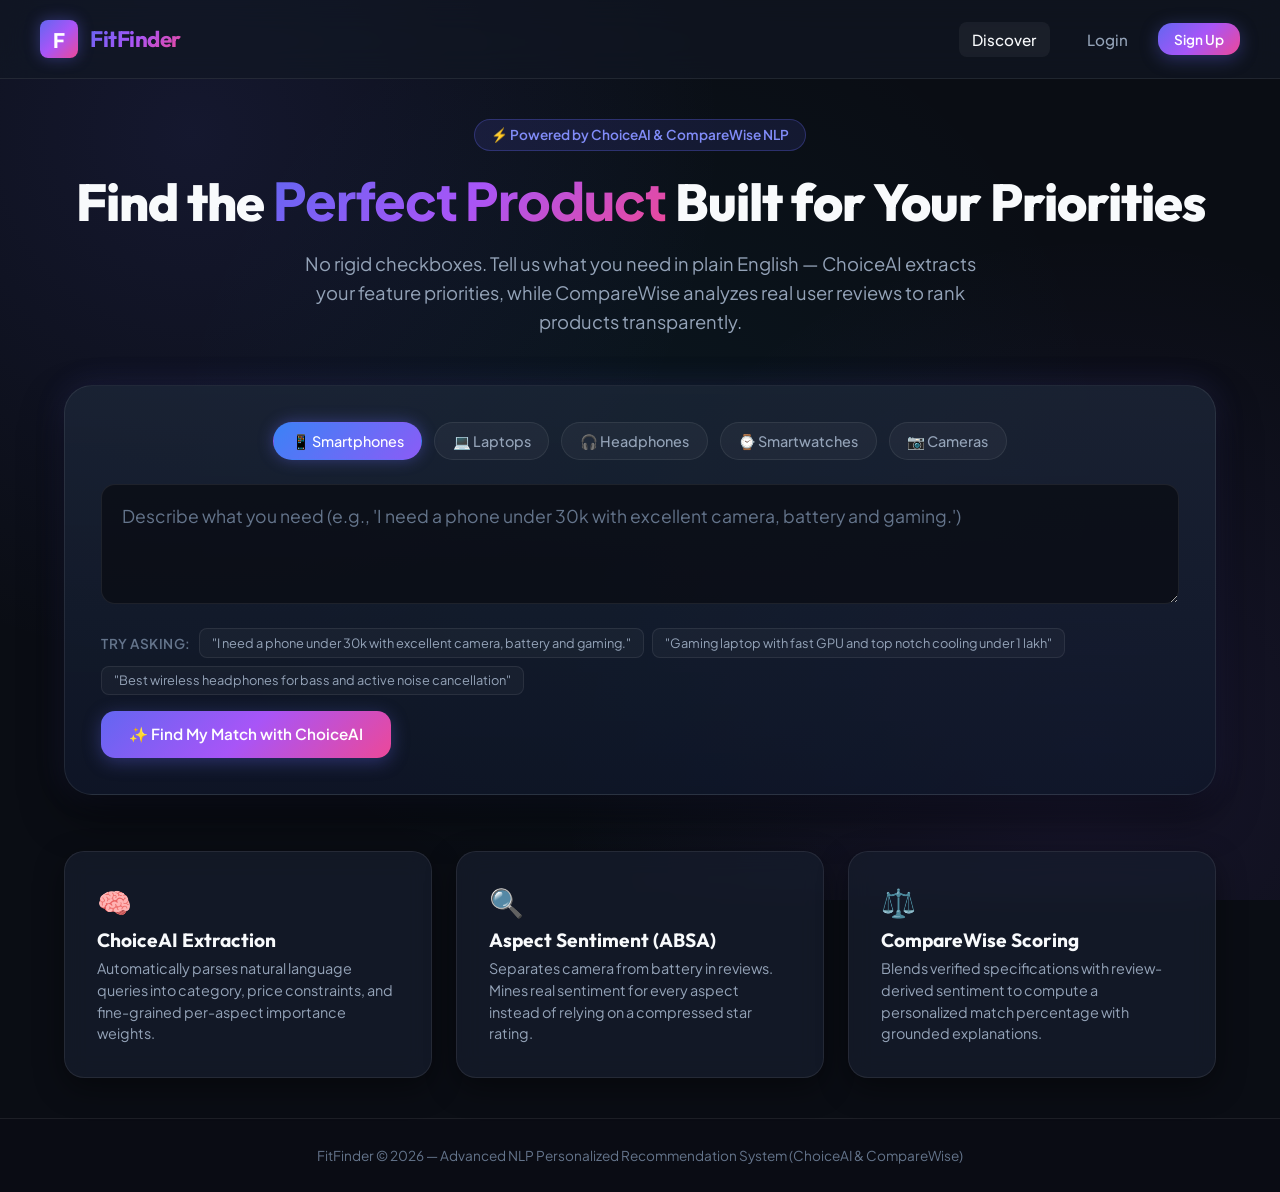
==== Frontend/index.html @ 033a8421 "Add Backend and Frontend modules with ChoiceAI and CompareWise engines" ====
<!DOCTYPE html>
<html lang="en">
<head>
    <meta charset="UTF-8">
    <meta name="viewport" content="width=device-width, initial-scale=1.0">
    <title>FitFinder — Personalized Product Discovery & Recommendation using NLP</title>
    <meta name="description" content="AI-driven product discovery engine that understands natural language queries, analyzes review sentiment per aspect, and delivers personalized recommendations.">
    <link rel="stylesheet" href="style.css">
</head>
<body>

    <!-- Navigation -->
    <nav class="navbar">
        <a href="index.html" class="nav-brand">
            <div class="brand-icon">F</div>
            <span class="brand-name">FitFinder</span>
        </a>
        <div class="nav-links">
            <a href="index.html" class="nav-link active">Discover</a>
            <div id="auth-nav-container" style="display: flex; align-items: center; gap: 1rem;">
                <a href="login.html" class="nav-link">Login</a>
                <a href="register.html" class="btn btn-primary" style="padding: 0.45rem 1rem; font-size: 0.85rem;">Sign Up</a>
            </div>
        </div>
    </nav>

    <!-- Main Container -->
    <main class="container">
        <!-- Hero Section -->
        <section class="hero-section">
            <div class="hero-badge">⚡ Powered by ChoiceAI & CompareWise NLP</div>
            <h1 class="hero-title">Find the <span>Perfect Product</span> Built for Your Priorities</h1>
            <p class="hero-subtitle">
                No rigid checkboxes. Tell us what you need in plain English — ChoiceAI extracts your feature priorities, while CompareWise analyzes real user reviews to rank products transparently.
            </p>
        </section>

        <!-- ChoiceAI Query Input Area -->
        <section class="query-box-container">
            <!-- Category Chips -->
            <div class="category-chips">
                <button type="button" class="chip-btn active" data-category="Smartphone">📱 Smartphones</button>
                <button type="button" class="chip-btn" data-category="Laptop">💻 Laptops</button>
                <button type="button" class="chip-btn" data-category="Headphones">🎧 Headphones</button>
                <button type="button" class="chip-btn" data-category="Smartwatch">⌚ Smartwatches</button>
                <button type="button" class="chip-btn" data-category="Camera">📷 Cameras</button>
            </div>

            <!-- Input Box -->
            <div class="query-input-wrapper">
                <textarea id="query-input" class="query-textarea" placeholder="Describe what you need (e.g., 'I need a phone under 30k with excellent camera, battery and gaming.')"></textarea>
            </div>

            <!-- Action & Sample Pill Row -->
            <div class="query-action-row">
                <div class="sample-queries">
                    <span class="sample-label">Try asking:</span>
                    <button type="button" class="sample-pill" data-cat="Smartphone">"I need a phone under 30k with excellent camera, battery and gaming."</button>
                    <button type="button" class="sample-pill" data-cat="Laptop">"Gaming laptop with fast GPU and top notch cooling under 1 lakh"</button>
                    <button type="button" class="sample-pill" data-cat="Headphones">"Best wireless headphones for bass and active noise cancellation"</button>
                </div>
                <button type="button" id="btn-submit-query" onclick="submitChoiceAIQuery(event)" class="btn btn-primary" style="padding: 0.85rem 1.75rem;">
                    ✨ Find My Match with ChoiceAI
                </button>
            </div>
        </section>

        <!-- Live Instant Results Section (Permanent & Stable Inline Display) -->
        <section id="results-section" style="display: none; margin-top: 3rem;">
            <div style="display: flex; justify-content: space-between; align-items: flex-end; flex-wrap: wrap; gap: 1rem; margin-bottom: 1.5rem;">
                <div>
                    <div style="display: flex; gap: 0.5rem; margin-bottom: 0.5rem;">
                        <span id="results-category-tag" class="chip-btn active" style="padding: 0.25rem 0.75rem; font-size: 0.8rem; cursor: default;"></span>
                        <span id="results-budget-tag" class="chip-btn" style="padding: 0.25rem 0.75rem; font-size: 0.8rem; cursor: default;"></span>
                    </div>
                    <h2 style="font-family: var(--font-heading); font-size: 2rem; font-weight: 800;">
                        Matching Recommendations
                    </h2>
                    <p id="results-query-display" style="color: var(--text-muted); font-size: 0.95rem; font-style: italic; margin-top: 0.25rem;"></p>
                </div>
                <div style="display: flex; gap: 0.75rem;">
                    <button type="button" onclick="openPreferenceConfirmationModal()" class="btn btn-secondary" style="padding: 0.65rem 1.25rem; font-size: 0.9rem;">
                        ⚙️ Fine-Tune Weights
                    </button>
                    <button type="button" id="btn-results-compare" onclick="proceedToCompareFromHome()" class="btn btn-emerald" style="padding: 0.65rem 1.25rem; font-size: 0.9rem;">
                        ⚖️ Compare with CompareWise (<span id="results-selected-count">0</span>)
                    </button>
                </div>
            </div>

            <!-- Extracted Weights Breakdown Bar -->
            <div id="results-weights-bar" style="background: rgba(255, 255, 255, 0.03); border: 1px solid var(--border-color); border-radius: var(--radius-md); padding: 1rem 1.25rem; margin-bottom: 1.75rem; display: flex; flex-wrap: wrap; gap: 0.75rem; align-items: center;">
                <span style="font-size: 0.85rem; font-weight: 700; color: var(--accent-cyan); text-transform: uppercase;">Extracted Priorities:</span>
                <div id="results-weights-tags" style="display: flex; flex-wrap: wrap; gap: 0.5rem;"></div>
            </div>

            <!-- Product Cards Grid -->
            <div id="results-product-grid" class="product-grid">
                <!-- Dynamically populated product cards -->
            </div>
        </section>

        <!-- Feature Highlights -->
        <section style="display: grid; grid-template-columns: repeat(auto-fit, minmax(280px, 1fr)); gap: 1.5rem; margin-top: 3.5rem;">
            <div class="glass-card">
                <div style="font-size: 1.75rem; margin-bottom: 0.5rem;">🧠</div>
                <h3 style="font-family: var(--font-heading); font-size: 1.2rem; margin-bottom: 0.4rem;">ChoiceAI Extraction</h3>
                <p style="color: var(--text-muted); font-size: 0.9rem; line-height: 1.5;">
                    Automatically parses natural language queries into category, price constraints, and fine-grained per-aspect importance weights.
                </p>
            </div>
            <div class="glass-card">
                <div style="font-size: 1.75rem; margin-bottom: 0.5rem;">🔍</div>
                <h3 style="font-family: var(--font-heading); font-size: 1.2rem; margin-bottom: 0.4rem;">Aspect Sentiment (ABSA)</h3>
                <p style="color: var(--text-muted); font-size: 0.9rem; line-height: 1.5;">
                    Separates camera from battery in reviews. Mines real sentiment for every aspect instead of relying on a compressed star rating.
                </p>
            </div>
            <div class="glass-card">
                <div style="font-size: 1.75rem; margin-bottom: 0.5rem;">⚖️</div>
                <h3 style="font-family: var(--font-heading); font-size: 1.2rem; margin-bottom: 0.4rem;">CompareWise Scoring</h3>
                <p style="color: var(--text-muted); font-size: 0.9rem; line-height: 1.5;">
                    Blends verified specifications with review-derived sentiment to compute a personalized match percentage with grounded explanations.
                </p>
            </div>
        </section>
    </main>

    <!-- Modal: ChoiceAI Extracted Preferences Confirmation -->
    <div id="pref-modal" class="modal-overlay">
        <div class="modal-content">
            <div class="modal-header">
                <div>
                    <div style="font-size: 0.8rem; color: var(--accent-cyan); font-weight: 700; text-transform: uppercase;">ChoiceAI Analysis Complete</div>
                    <h2 class="modal-title">Confirm Your Feature Priorities</h2>
                </div>
                <button class="modal-close" onclick="closePreferenceModal()">&times;</button>
            </div>

            <div style="background: rgba(255, 255, 255, 0.03); border: 1px solid var(--border-color); border-radius: var(--radius-md); padding: 1rem; margin-bottom: 1.25rem;">
                <div style="font-size: 0.85rem; color: var(--text-muted);">Query: <span id="modal-query-text" style="color: #fff; font-weight: 600;"></span></div>
                <div style="display: flex; gap: 1.5rem; margin-top: 0.5rem; font-size: 0.85rem;">
                    <div>Category: <span id="modal-category" style="color: var(--accent-primary); font-weight: 700;"></span></div>
                    <div>Budget: <span id="modal-budget" style="color: #34d399; font-weight: 700;"></span></div>
                </div>
            </div>

            <p style="font-size: 0.9rem; color: var(--text-muted);">
                ChoiceAI calculated the following importance weights based on your query. You can fine-tune any slider before shortlisting:
            </p>

            <div id="modal-weights-container" class="weight-sliders-container">
                <!-- Dynamically populated sliders -->
            </div>

            <div style="display: flex; justify-content: flex-end; gap: 1rem; margin-top: 1.5rem;">
                <button type="button" onclick="closePreferenceModal()" class="btn btn-secondary">Cancel</button>
                <button type="button" id="btn-modal-confirm" onclick="normalizeAndConfirmWeights()" class="btn btn-emerald">
                    ✓ Confirm & View Shortlisted Products
                </button>
            </div>
        </div>
    </div>

    <!-- Footer -->
    <footer class="footer">
        FitFinder &copy; 2026 — Advanced NLP Personalized Recommendation System (ChoiceAI & CompareWise)
    </footer>

    <script src="script.js"></script>
</body>
</html>
---- Frontend/style.css ----
@import url('https://fonts.googleapis.com/css2?family=Outfit:wght@300;400;500;600;700;800&family=Plus+Jakarta+Sans:wght@400;500;600;700&display=swap');

:root {
  --bg-primary: #0a0d14;
  --bg-secondary: #121824;
  --bg-card: rgba(22, 29, 44, 0.75);
  --bg-card-hover: rgba(30, 40, 60, 0.85);
  --bg-glass: rgba(18, 24, 36, 0.65);
  
  --border-color: rgba(255, 255, 255, 0.08);
  --border-glow: rgba(99, 102, 241, 0.35);
  
  --accent-primary: #6366f1;
  --accent-secondary: #8b5cf6;
  --accent-cyan: #06b6d4;
  --accent-emerald: #10b981;
  --accent-amber: #f59e0b;
  --accent-rose: #f43f5e;
  
  --gradient-primary: linear-gradient(135deg, #6366f1 0%, #a855f7 50%, #ec4899 100%);
  --gradient-accent: linear-gradient(135deg, #3b82f6 0%, #8b5cf6 100%);
  --gradient-emerald: linear-gradient(135deg, #10b981 0%, #059669 100%);
  --gradient-card: linear-gradient(180deg, rgba(255, 255, 255, 0.05) 0%, rgba(255, 255, 255, 0.01) 100%);

  --text-main: #f8fafc;
  --text-muted: #94a3b8;
  --text-dim: #64748b;

  --font-heading: 'Outfit', sans-serif;
  --font-body: 'Plus Jakarta Sans', sans-serif;

  --radius-sm: 8px;
  --radius-md: 14px;
  --radius-lg: 20px;
  --radius-xl: 28px;
  
  --shadow-sm: 0 4px 12px rgba(0, 0, 0, 0.25);
  --shadow-md: 0 10px 30px rgba(0, 0, 0, 0.4);
  --shadow-glow: 0 0 25px rgba(99, 102, 241, 0.25);
}

* {
  box-sizing: border-box;
  margin: 0;
  padding: 0;
  font-family: var(--font-body);
}

body {
  background-color: var(--bg-primary);
  color: var(--text-main);
  min-height: 100vh;
  display: flex;
  flex-direction: column;
  overflow-x: hidden;
  background-image: 
    radial-gradient(circle at 15% 15%, rgba(99, 102, 241, 0.12) 0%, transparent 40%),
    radial-gradient(circle at 85% 85%, rgba(139, 92, 246, 0.1) 0%, transparent 40%),
    radial-gradient(circle at 50% 50%, rgba(6, 182, 212, 0.05) 0%, transparent 60%);
  background-attachment: fixed;
}

/* Navbar */
.navbar {
  display: flex;
  justify-content: space-between;
  align-items: center;
  padding: 1.25rem 2.5rem;
  background: var(--bg-glass);
  backdrop-filter: blur(16px);
  -webkit-backdrop-filter: blur(16px);
  border-bottom: 1px solid var(--border-color);
  position: sticky;
  top: 0;
  z-index: 100;
}

.nav-brand {
  display: flex;
  align-items: center;
  gap: 0.75rem;
  text-decoration: none;
}

.brand-icon {
  width: 38px;
  height: 38px;
  background: var(--gradient-primary);
  border-radius: var(--radius-sm);
  display: flex;
  align-items: center;
  justify-content: center;
  font-weight: 800;
  font-size: 1.25rem;
  color: #fff;
  box-shadow: 0 0 15px rgba(99, 102, 241, 0.4);
}

.brand-name {
  font-family: var(--font-heading);
  font-size: 1.4rem;
  font-weight: 700;
  background: var(--gradient-primary);
  -webkit-background-clip: text;
  -webkit-text-fill-color: transparent;
  letter-spacing: -0.5px;
}

.nav-links {
  display: flex;
  align-items: center;
  gap: 1.5rem;
}

.nav-link {
  color: var(--text-muted);
  text-decoration: none;
  font-weight: 500;
  font-size: 0.95rem;
  transition: all 0.2s ease;
  padding: 0.5rem 0.85rem;
  border-radius: var(--radius-sm);
}

.nav-link:hover, .nav-link.active {
  color: var(--text-main);
  background: rgba(255, 255, 255, 0.05);
}

.user-badge {
  display: flex;
  align-items: center;
  gap: 0.5rem;
  padding: 0.4rem 0.9rem;
  background: rgba(99, 102, 241, 0.15);
  border: 1px solid rgba(99, 102, 241, 0.3);
  border-radius: 9999px;
  font-size: 0.85rem;
  font-weight: 600;
  color: #a5b4fc;
}

/* Layout Containers */
.container {
  max-width: 1200px;
  margin: 0 auto;
  padding: 2.5rem 1.5rem;
  flex: 1;
}

.hero-section {
  text-align: center;
  margin-bottom: 3rem;
}

.hero-badge {
  display: inline-flex;
  align-items: center;
  gap: 0.5rem;
  padding: 0.4rem 1rem;
  background: rgba(99, 102, 241, 0.12);
  border: 1px solid rgba(99, 102, 241, 0.3);
  border-radius: 9999px;
  color: #818cf8;
  font-size: 0.85rem;
  font-weight: 600;
  margin-bottom: 1.25rem;
}

.hero-title {
  font-family: var(--font-heading);
  font-size: 3.25rem;
  font-weight: 800;
  line-height: 1.15;
  margin-bottom: 1rem;
  letter-spacing: -1px;
}

.hero-title span {
  background: var(--gradient-primary);
  -webkit-background-clip: text;
  -webkit-text-fill-color: transparent;
}

.hero-subtitle {
  color: var(--text-muted);
  font-size: 1.15rem;
  max-width: 680px;
  margin: 0 auto;
  line-height: 1.6;
}

/* Cards & Glass Containers */
.glass-card {
  background: var(--bg-card);
  backdrop-filter: blur(12px);
  -webkit-backdrop-filter: blur(12px);
  border: 1px solid var(--border-color);
  border-radius: var(--radius-lg);
  padding: 2rem;
  box-shadow: var(--shadow-md);
  position: relative;
  overflow: hidden;
  transition: transform 0.25s ease, border-color 0.25s ease, box-shadow 0.25s ease;
}

.glass-card:hover {
  border-color: rgba(255, 255, 255, 0.15);
}

.glow-border {
  border-color: var(--border-glow);
  box-shadow: var(--shadow-glow);
}

/* Query Box & Form */
.query-box-container {
  background: linear-gradient(180deg, rgba(30, 41, 59, 0.7) 0%, rgba(15, 23, 42, 0.8) 100%);
  border: 1px solid var(--border-color);
  border-radius: var(--radius-xl);
  padding: 2.25rem;
  box-shadow: 0 20px 40px rgba(0, 0, 0, 0.5), 0 0 30px rgba(99, 102, 241, 0.15);
  margin-bottom: 2rem;
}

.category-chips {
  display: flex;
  gap: 0.75rem;
  flex-wrap: wrap;
  margin-bottom: 1.5rem;
  justify-content: center;
}

.chip-btn {
  padding: 0.55rem 1.1rem;
  border-radius: 9999px;
  background: rgba(255, 255, 255, 0.04);
  border: 1px solid var(--border-color);
  color: var(--text-muted);
  font-size: 0.9rem;
  font-weight: 500;
  cursor: pointer;
  transition: all 0.2s ease;
  display: flex;
  align-items: center;
  gap: 0.4rem;
}

.chip-btn:hover {
  background: rgba(255, 255, 255, 0.08);
  color: var(--text-main);
  border-color: rgba(255, 255, 255, 0.2);
}

.chip-btn.active {
  background: var(--gradient-accent);
  color: #fff;
  border-color: transparent;
  box-shadow: 0 0 15px rgba(99, 102, 241, 0.4);
}

.query-input-wrapper {
  position: relative;
  margin-bottom: 1.25rem;
}

.query-textarea {
  width: 100%;
  min-height: 120px;
  background: rgba(10, 13, 20, 0.8);
  border: 1.5px solid var(--border-color);
  border-radius: var(--radius-md);
  padding: 1.25rem;
  font-size: 1.1rem;
  color: var(--text-main);
  resize: vertical;
  outline: none;
  transition: border-color 0.2s ease, box-shadow 0.2s ease;
}

.query-textarea:focus {
  border-color: var(--accent-primary);
  box-shadow: 0 0 20px rgba(99, 102, 241, 0.25);
}

.query-textarea::placeholder {
  color: var(--text-dim);
}

.query-action-row {
  display: flex;
  justify-content: space-between;
  align-items: center;
  flex-wrap: wrap;
  gap: 1rem;
}

.sample-queries {
  display: flex;
  align-items: center;
  gap: 0.5rem;
  flex-wrap: wrap;
}

.sample-label {
  font-size: 0.85rem;
  color: var(--text-dim);
  font-weight: 600;
  text-transform: uppercase;
  letter-spacing: 0.5px;
}

.sample-pill {
  padding: 0.35rem 0.75rem;
  background: rgba(255, 255, 255, 0.03);
  border: 1px solid var(--border-color);
  border-radius: var(--radius-sm);
  font-size: 0.8rem;
  color: var(--text-muted);
  cursor: pointer;
  transition: all 0.2s;
}

.sample-pill:hover {
  background: rgba(99, 102, 241, 0.1);
  color: #a5b4fc;
  border-color: rgba(99, 102, 241, 0.3);
}

/* Buttons */
.btn {
  display: inline-flex;
  align-items: center;
  justify-content: center;
  gap: 0.5rem;
  padding: 0.75rem 1.5rem;
  border-radius: var(--radius-md);
  font-size: 0.95rem;
  font-weight: 600;
  cursor: pointer;
  border: none;
  transition: all 0.25s ease;
  text-decoration: none;
}

.btn-primary {
  background: var(--gradient-primary);
  color: #fff;
  box-shadow: 0 4px 18px rgba(99, 102, 241, 0.35);
}

.btn-primary:hover {
  transform: translateY(-2px);
  box-shadow: 0 6px 24px rgba(99, 102, 241, 0.5);
}

.btn-secondary {
  background: rgba(255, 255, 255, 0.06);
  border: 1px solid var(--border-color);
  color: var(--text-main);
}

.btn-secondary:hover {
  background: rgba(255, 255, 255, 0.1);
  border-color: rgba(255, 255, 255, 0.2);
}

.btn-emerald {
  background: var(--gradient-emerald);
  color: #fff;
  box-shadow: 0 4px 15px rgba(16, 185, 129, 0.3);
}

.btn-emerald:hover {
  transform: translateY(-2px);
  box-shadow: 0 6px 20px rgba(16, 185, 129, 0.45);
}

/* Modal / Extracted Preferences */
.modal-overlay {
  position: fixed;
  top: 0;
  left: 0;
  width: 100%;
  height: 100%;
  background: rgba(5, 8, 15, 0.85);
  backdrop-filter: blur(8px);
  display: flex;
  align-items: center;
  justify-content: center;
  z-index: 200;
  opacity: 0;
  pointer-events: none;
  transition: opacity 0.3s ease;
}

.modal-overlay.active {
  opacity: 1;
  pointer-events: auto;
}

.modal-content {
  background: #111827;
  border: 1px solid rgba(255, 255, 255, 0.12);
  border-radius: var(--radius-xl);
  padding: 2.25rem;
  max-width: 650px;
  width: 90%;
  max-height: 90vh;
  overflow-y: auto;
  box-shadow: 0 25px 60px rgba(0, 0, 0, 0.6);
  transform: scale(0.95);
  transition: transform 0.3s cubic-bezier(0.34, 1.56, 0.64, 1);
}

.modal-overlay.active .modal-content {
  transform: scale(1);
}

.modal-header {
  display: flex;
  justify-content: space-between;
  align-items: flex-start;
  margin-bottom: 1.5rem;
}

.modal-title {
  font-family: var(--font-heading);
  font-size: 1.5rem;
  font-weight: 700;
}

.modal-close {
  background: transparent;
  border: none;
  color: var(--text-muted);
  font-size: 1.5rem;
  cursor: pointer;
  line-height: 1;
}

/* Weight Sliders */
.weight-sliders-container {
  display: flex;
  flex-direction: column;
  gap: 1.25rem;
  margin: 1.5rem 0;
}

.weight-row {
  display: flex;
  flex-direction: column;
  gap: 0.4rem;
}

.weight-label-row {
  display: flex;
  justify-content: space-between;
  align-items: center;
  font-size: 0.9rem;
  font-weight: 600;
}

.weight-val-badge {
  background: rgba(99, 102, 241, 0.2);
  color: #a5b4fc;
  padding: 0.15rem 0.5rem;
  border-radius: var(--radius-sm);
  font-size: 0.8rem;
  font-weight: 700;
}

input[type=range] {
  width: 100%;
  height: 6px;
  background: rgba(255, 255, 255, 0.1);
  border-radius: 9999px;
  outline: none;
  -webkit-appearance: none;
}

input[type=range]::-webkit-slider-thumb {
  -webkit-appearance: none;
  width: 18px;
  height: 18px;
  border-radius: 50%;
  background: var(--accent-primary);
  cursor: pointer;
  box-shadow: 0 0 10px rgba(99, 102, 241, 0.6);
  transition: transform 0.1s;
}

input[type=range]::-webkit-slider-thumb:hover {
  transform: scale(1.2);
}

/* Product Cards Grid */
.product-grid {
  display: grid;
  grid-template-columns: repeat(auto-fill, minmax(320px, 1fr));
  gap: 1.75rem;
  margin-top: 1.5rem;
}

.product-card {
  background: var(--bg-card);
  border: 1px solid var(--border-color);
  border-radius: var(--radius-lg);
  overflow: hidden;
  display: flex;
  flex-direction: column;
  transition: all 0.25s ease;
}

.product-card:hover {
  transform: translateY(-4px);
  border-color: rgba(99, 102, 241, 0.4);
  box-shadow: var(--shadow-md);
}

.product-card.selected {
  border-color: var(--accent-primary);
  box-shadow: 0 0 20px rgba(99, 102, 241, 0.3);
}

.product-img-wrapper {
  height: 180px;
  width: 100%;
  position: relative;
  background: #0f141f;
  overflow: hidden;
}

.product-img {
  width: 100%;
  height: 100%;
  object-fit: cover;
  transition: transform 0.3s ease;
}

.product-card:hover .product-img {
  transform: scale(1.05);
}

.match-badge {
  position: absolute;
  top: 12px;
  right: 12px;
  padding: 0.35rem 0.75rem;
  border-radius: 9999px;
  font-size: 0.85rem;
  font-weight: 700;
  backdrop-filter: blur(8px);
  background: rgba(16, 185, 129, 0.85);
  color: #fff;
  box-shadow: 0 4px 10px rgba(0, 0, 0, 0.3);
}

.product-body {
  padding: 1.25rem;
  display: flex;
  flex-direction: column;
  flex: 1;
  gap: 0.75rem;
}

.product-brand {
  font-size: 0.75rem;
  text-transform: uppercase;
  letter-spacing: 0.8px;
  color: var(--accent-cyan);
  font-weight: 700;
}

.product-name {
  font-family: var(--font-heading);
  font-size: 1.2rem;
  font-weight: 700;
}

.product-price {
  font-size: 1.25rem;
  font-weight: 800;
  color: #fff;
}

.aspect-tags {
  display: flex;
  flex-wrap: wrap;
  gap: 0.4rem;
  margin-top: auto;
}

.aspect-tag {
  padding: 0.25rem 0.5rem;
  border-radius: var(--radius-sm);
  background: rgba(255, 255, 255, 0.05);
  font-size: 0.75rem;
  color: var(--text-muted);
}

/* CompareWise Top Recommendation Banner */
.recommendation-banner {
  background: linear-gradient(135deg, rgba(99, 102, 241, 0.18) 0%, rgba(139, 92, 246, 0.12) 50%, rgba(16, 185, 129, 0.1) 100%);
  border: 1.5px solid rgba(99, 102, 241, 0.4);
  border-radius: var(--radius-xl);
  padding: 2.5rem;
  margin-bottom: 3rem;
  box-shadow: 0 20px 50px rgba(0, 0, 0, 0.4), 0 0 40px rgba(99, 102, 241, 0.15);
  position: relative;
}

.rec-header {
  display: flex;
  justify-content: space-between;
  align-items: center;
  flex-wrap: wrap;
  gap: 1.5rem;
  margin-bottom: 2rem;
}

.rec-badge {
  display: inline-flex;
  align-items: center;
  gap: 0.5rem;
  padding: 0.4rem 1rem;
  background: var(--gradient-primary);
  border-radius: 9999px;
  font-size: 0.85rem;
  font-weight: 700;
  color: #fff;
  box-shadow: 0 0 15px rgba(99, 102, 241, 0.5);
}

.rec-score-circle {
  display: flex;
  flex-direction: column;
  align-items: center;
  justify-content: center;
  width: 100px;
  height: 100px;
  border-radius: 50%;
  background: rgba(16, 185, 129, 0.15);
  border: 2px solid var(--accent-emerald);
  box-shadow: 0 0 25px rgba(16, 185, 129, 0.35);
}

.rec-score-num {
  font-family: var(--font-heading);
  font-size: 1.75rem;
  font-weight: 800;
  color: #34d399;
}

.rec-score-lbl {
  font-size: 0.65rem;
  text-transform: uppercase;
  letter-spacing: 0.5px;
  color: var(--text-muted);
}

.rec-content-grid {
  display: grid;
  grid-template-columns: 1fr 1fr;
  gap: 2rem;
}

@media (max-width: 868px) {
  .rec-content-grid {
    grid-template-columns: 1fr;
  }
}

.grounded-box {
  padding: 1.25rem;
  border-radius: var(--radius-md);
  margin-bottom: 1rem;
}

.strengths-box {
  background: rgba(16, 185, 129, 0.08);
  border-left: 4px solid var(--accent-emerald);
}

.weakness-box {
  background: rgba(244, 63, 94, 0.08);
  border-left: 4px solid var(--accent-rose);
}

.grounded-title {
  font-weight: 700;
  font-size: 0.95rem;
  margin-bottom: 0.4rem;
  display: flex;
  align-items: center;
  gap: 0.4rem;
}

.strengths-box .grounded-title { color: #34d399; }
.weakness-box .grounded-title { color: #fb7185; }

.grounded-text {
  font-size: 0.9rem;
  color: var(--text-muted);
  line-height: 1.5;
}

/* Side-by-Side Comparison Table */
.table-wrapper {
  width: 100%;
  overflow-x: auto;
  border: 1px solid var(--border-color);
  border-radius: var(--radius-lg);
  background: var(--bg-card);
  box-shadow: var(--shadow-md);
  margin-bottom: 3rem;
}

.compare-table {
  width: 100%;
  border-collapse: collapse;
  text-align: left;
}

.compare-table th, .compare-table td {
  padding: 1.1rem 1.25rem;
  border-bottom: 1px solid var(--border-color);
}

.compare-table th {
  background: rgba(15, 23, 42, 0.9);
  color: var(--text-muted);
  font-size: 0.85rem;
  text-transform: uppercase;
  letter-spacing: 0.5px;
}

.compare-table tr:hover td {
  background: rgba(255, 255, 255, 0.02);
}

.winner-row td {
  background: rgba(99, 102, 241, 0.05);
}

.progress-bar-bg {
  width: 100%;
  height: 6px;
  background: rgba(255, 255, 255, 0.08);
  border-radius: 9999px;
  overflow: hidden;
  margin-top: 0.35rem;
}

.progress-bar-fill {
  height: 100%;
  border-radius: 9999px;
  background: var(--gradient-accent);
}

/* Forms (Login/Register) */
.auth-box {
  max-width: 440px;
  margin: 3rem auto;
  background: var(--bg-card);
  border: 1px solid var(--border-color);
  border-radius: var(--radius-xl);
  padding: 2.5rem;
  box-shadow: var(--shadow-md);
}

.form-group {
  margin-bottom: 1.25rem;
}

.form-label {
  display: block;
  font-size: 0.85rem;
  font-weight: 600;
  color: var(--text-muted);
  margin-bottom: 0.4rem;
}

.form-input {
  width: 100%;
  padding: 0.8rem 1rem;
  background: rgba(10, 13, 20, 0.8);
  border: 1px solid var(--border-color);
  border-radius: var(--radius-md);
  color: var(--text-main);
  outline: none;
  font-size: 0.95rem;
  transition: all 0.2s;
}

.form-input:focus {
  border-color: var(--accent-primary);
  box-shadow: 0 0 15px rgba(99, 102, 241, 0.25);
}

/* Footer */
.footer {
  border-top: 1px solid var(--border-color);
  padding: 1.75rem 2.5rem;
  text-align: center;
  color: var(--text-dim);
  font-size: 0.85rem;
  margin-top: auto;
  background: rgba(10, 13, 20, 0.5);
}
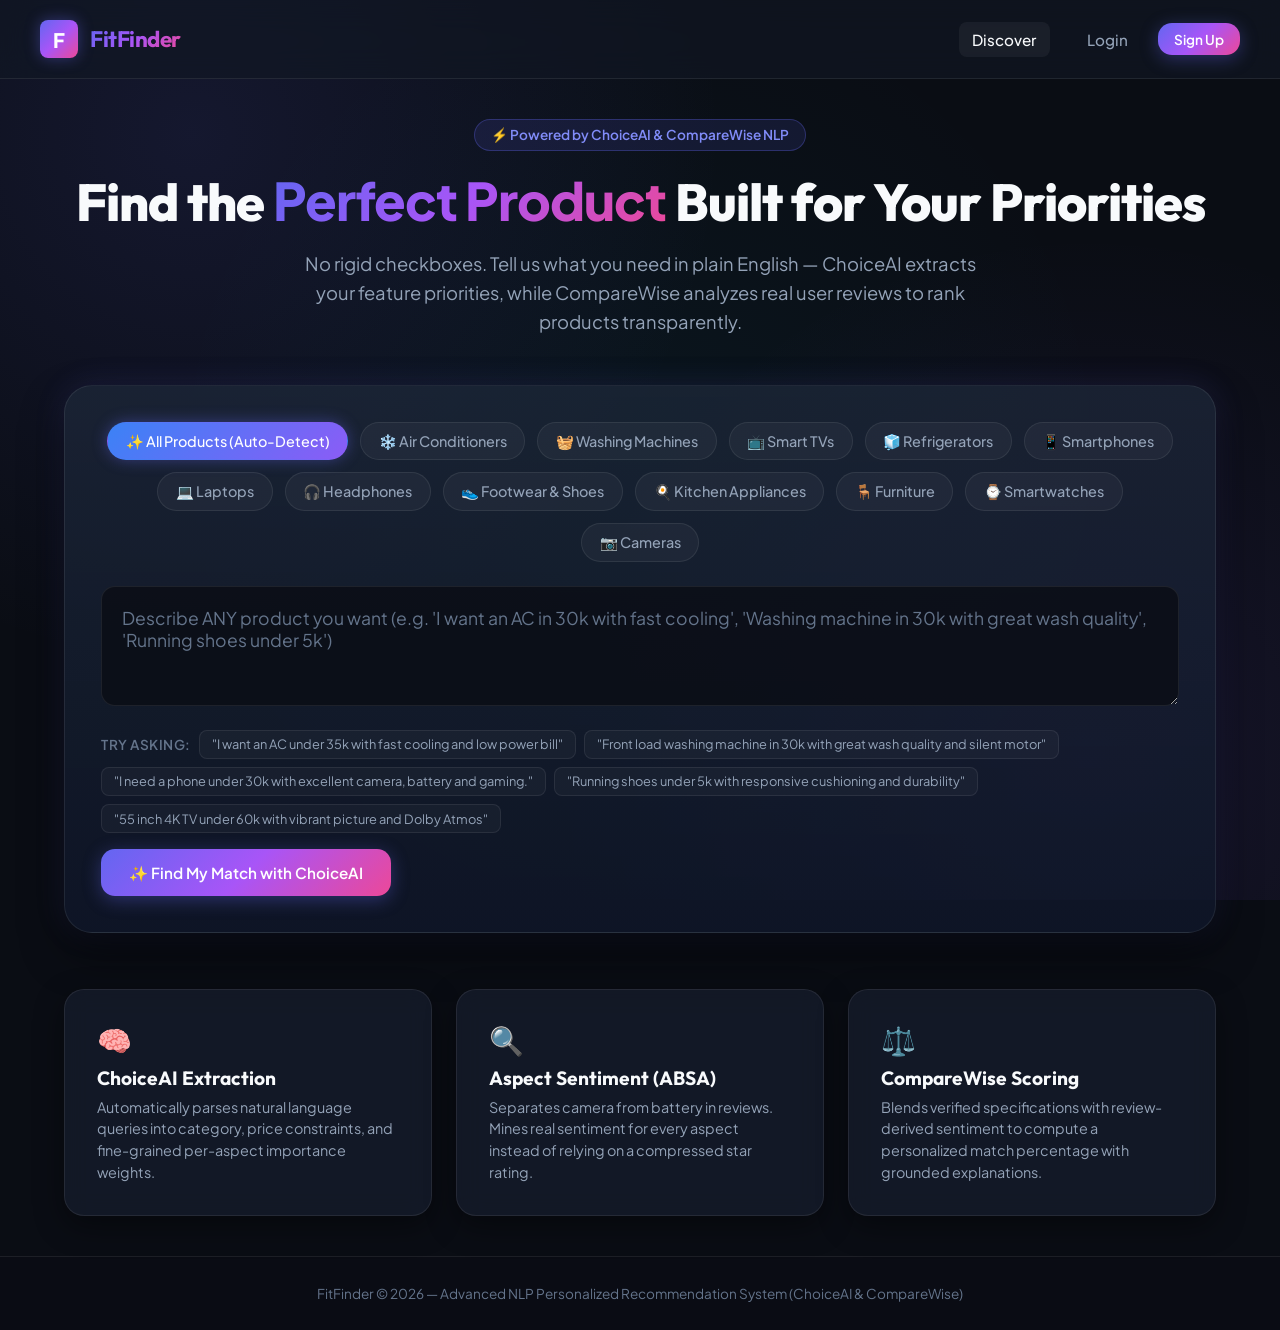
==== commit 7206c2da: "feat: expand multi-category e-commerce catalog, brand filtering, budget notices, and authentic produ" ====
--- a/Frontend/index.html
+++ b/Frontend/index.html
@@ -39,25 +39,35 @@
         <section class="query-box-container">
             <!-- Category Chips -->
             <div class="category-chips">
-                <button type="button" class="chip-btn active" data-category="Smartphone">📱 Smartphones</button>
+                <button type="button" class="chip-btn active" data-category="All">✨ All Products (Auto-Detect)</button>
+                <button type="button" class="chip-btn" data-category="Air Conditioner">❄️ Air Conditioners</button>
+                <button type="button" class="chip-btn" data-category="Washing Machine">🧺 Washing Machines</button>
+                <button type="button" class="chip-btn" data-category="Television">📺 Smart TVs</button>
+                <button type="button" class="chip-btn" data-category="Refrigerator">🧊 Refrigerators</button>
+                <button type="button" class="chip-btn" data-category="Smartphone">📱 Smartphones</button>
                 <button type="button" class="chip-btn" data-category="Laptop">💻 Laptops</button>
                 <button type="button" class="chip-btn" data-category="Headphones">🎧 Headphones</button>
+                <button type="button" class="chip-btn" data-category="Footwear">👟 Footwear & Shoes</button>
+                <button type="button" class="chip-btn" data-category="Kitchen Appliance">🍳 Kitchen Appliances</button>
+                <button type="button" class="chip-btn" data-category="Furniture">🪑 Furniture</button>
                 <button type="button" class="chip-btn" data-category="Smartwatch">⌚ Smartwatches</button>
                 <button type="button" class="chip-btn" data-category="Camera">📷 Cameras</button>
             </div>
 
             <!-- Input Box -->
             <div class="query-input-wrapper">
-                <textarea id="query-input" class="query-textarea" placeholder="Describe what you need (e.g., 'I need a phone under 30k with excellent camera, battery and gaming.')"></textarea>
+                <textarea id="query-input" class="query-textarea" placeholder="Describe ANY product you want (e.g. 'I want an AC in 30k with fast cooling', 'Washing machine in 30k with great wash quality', 'Running shoes under 5k')"></textarea>
             </div>
 
             <!-- Action & Sample Pill Row -->
             <div class="query-action-row">
                 <div class="sample-queries">
                     <span class="sample-label">Try asking:</span>
+                    <button type="button" class="sample-pill" data-cat="Air Conditioner">"I want an AC under 35k with fast cooling and low power bill"</button>
+                    <button type="button" class="sample-pill" data-cat="Washing Machine">"Front load washing machine in 30k with great wash quality and silent motor"</button>
                     <button type="button" class="sample-pill" data-cat="Smartphone">"I need a phone under 30k with excellent camera, battery and gaming."</button>
-                    <button type="button" class="sample-pill" data-cat="Laptop">"Gaming laptop with fast GPU and top notch cooling under 1 lakh"</button>
-                    <button type="button" class="sample-pill" data-cat="Headphones">"Best wireless headphones for bass and active noise cancellation"</button>
+                    <button type="button" class="sample-pill" data-cat="Footwear">"Running shoes under 5k with responsive cushioning and durability"</button>
+                    <button type="button" class="sample-pill" data-cat="Television">"55 inch 4K TV under 60k with vibrant picture and Dolby Atmos"</button>
                 </div>
                 <button type="button" id="btn-submit-query" onclick="submitChoiceAIQuery(event)" class="btn btn-primary" style="padding: 0.85rem 1.75rem;">
                     ✨ Find My Match with ChoiceAI
@@ -69,8 +79,9 @@
         <section id="results-section" style="display: none; margin-top: 3rem;">
             <div style="display: flex; justify-content: space-between; align-items: flex-end; flex-wrap: wrap; gap: 1rem; margin-bottom: 1.5rem;">
                 <div>
-                    <div style="display: flex; gap: 0.5rem; margin-bottom: 0.5rem;">
+                    <div style="display: flex; gap: 0.5rem; margin-bottom: 0.5rem; flex-wrap: wrap;">
                         <span id="results-category-tag" class="chip-btn active" style="padding: 0.25rem 0.75rem; font-size: 0.8rem; cursor: default;"></span>
+                        <span id="results-brand-tag" class="chip-btn" style="padding: 0.25rem 0.75rem; font-size: 0.8rem; cursor: default; display: none; background: rgba(147, 51, 234, 0.15); border-color: rgba(147, 51, 234, 0.4); color: #d8b4fe;"></span>
                         <span id="results-budget-tag" class="chip-btn" style="padding: 0.25rem 0.75rem; font-size: 0.8rem; cursor: default;"></span>
                     </div>
                     <h2 style="font-family: var(--font-heading); font-size: 2rem; font-weight: 800;">
@@ -93,6 +104,9 @@
                 <span style="font-size: 0.85rem; font-weight: 700; color: var(--accent-cyan); text-transform: uppercase;">Extracted Priorities:</span>
                 <div id="results-weights-tags" style="display: flex; flex-wrap: wrap; gap: 0.5rem;"></div>
             </div>
+
+            <!-- Budget Alert Notice (shown only when budget is relaxed) -->
+            <div id="budget-relaxed-notice" style="display: none; background: rgba(245, 158, 11, 0.12); border: 1px solid rgba(245, 158, 11, 0.35); border-radius: var(--radius-md); padding: 0.85rem 1.25rem; margin-bottom: 1.5rem; color: #fbbf24; font-size: 0.92rem;"></div>
 
             <!-- Product Cards Grid -->
             <div id="results-product-grid" class="product-grid">
